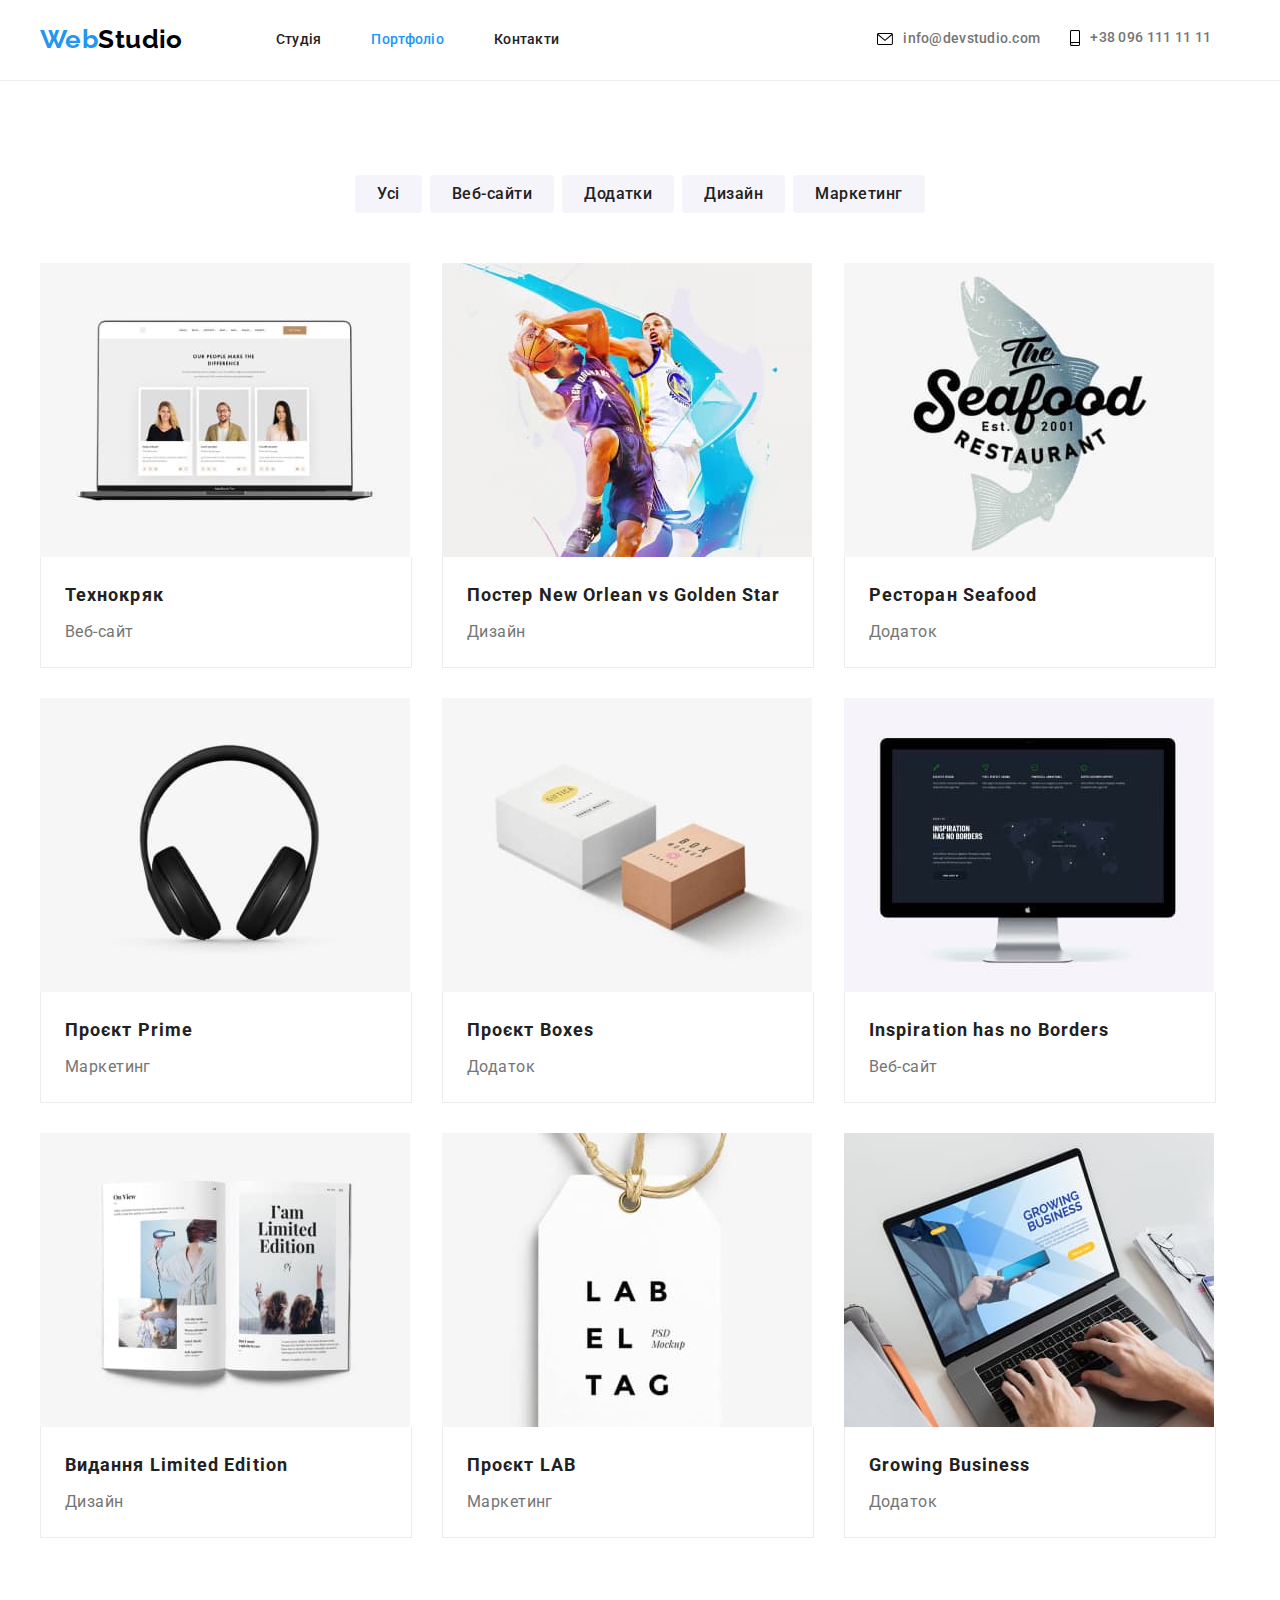
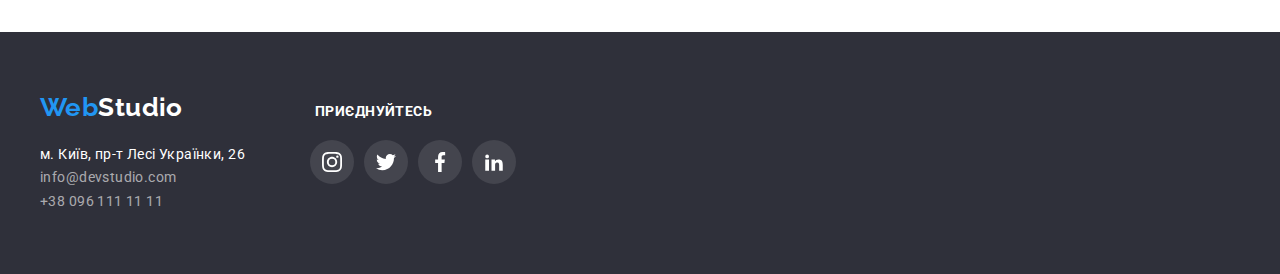
==== portfolio.html @ 52e394da "Initial commit" ====
<!DOCTYPE html>
<html lang="uk">
	<head>
		<meta charset="UTF-8" />
		<meta http-equiv="X-UA-Compatible" content="IE=edge" />
		<meta name="viewport" content="width=device-width, initial-scale=1.0" />
		<title>Document</title>
		<link rel="preconnect" href="https://fonts.googleapis.com" />
		<link rel="preconnect" href="https://fonts.gstatic.com" crossorigin />
		<link
			href="https://fonts.googleapis.com/css2?family=Raleway:wght@700&family=Roboto:wght@400;500;700;900&display=swap"
			rel="stylesheet"
		/>
		<link
			rel="stylesheet"
			href="https://cdnjs.cloudflare.com/ajax/libs/modern-normalize/1.1.0/modern-normalize.min.css"
			integrity="sha512-wpPYUAdjBVSE4KJnH1VR1HeZfpl1ub8YT/NKx4PuQ5NmX2tKuGu6U/JRp5y+Y8XG2tV+wKQpNHVUX03MfMFn9Q=="
			crossorigin="anonymous"
			referrerpolicy="no-referrer"
		/>
		<link rel="stylesheet" href="./css/styles.css" />
	</head>
	<body>
		<!-- Шапка сайта -->

		<header class="page-header">
			<div class="container header-wrap">
				<nav class="header-nav">
					<a href="./index.html" class="logo">
						<span class="logo-word">Web</span>Studio
					</a>
					<ul class="hader-nav-list">
						<li class="item-nav"><a class="link-nav" href="./index.html">Студія</a></li>
						<li class="item-nav"><a class="link-nav current" href="./portfolio.html">Портфоліо</a></li>
						<li class="item-nav"><a class="link-nav" href="#">Контакти</a></li>
					</ul>
				</nav>

				<ul class="contact">
					<li class="contact-item">
						<a class="contact-link" href="mailto:info@devstudio.com">
							<svg class="contact-icon" width="16" height="12">
								<use href="./images/symbol-defs.svg#icon-envelope"></use>
							</svg>
							info@devstudio.com
						</a>
					</li>
					<li class="contact-item">
						<a class="contact-link" href="tel:+380961111111">
							<svg class="contact-icon" width="10" height="16">
								<use href="./images/symbol-defs.svg#icon-smartphone"></use>
							</svg>
							+38 096 111 11 11
						</a>
					</li>
				</ul>
			</div>
		</header>

		<main>
			<!-- Портфоліо -->

			<section class="portfolio section">
				<div class="container">
					<h1 class="visually-hidden">Портфоліо</h1>

					<ul class="portfolio-button">
						<li><button class="button" type="button">Усі</button></li>
						<li><button class="button" type="button">Веб-сайти</button></li>
						<li><button class="button" type="button">Додатки</button></li>
						<li><button class="button" type="button">Дизайн</button></li>
						<li><button class="button" type="button">Маркетинг</button></li>
					</ul>

					<ul class="portfolio-picters">
						<li class="portfolio-item">
							<a href="" class="project-card-link link">
								<img src="./images//portfolio/img-1.jpg" alt="люди на екрані ноутбука " width="370" />
								<div class="title-name">
									<h2 class="project-title">Технокряк</h2>
									<p class="project-name">Веб-сайт</p>
								</div>
							</a>
						</li>
						<li class="portfolio-item">
							<a href="" class="project-card-link link">
								<img src="./images//portfolio/img-2.jpg" alt="два баскетболіста" width="370" />
								<div class="title-name">
									<h2 class="project-title" lang="en">Постер New Orlean vs Golden Star</h2>
									<p class="project-name">Дизайн</p>
								</div>
							</a>
						</li>
						<li class="portfolio-item">
							<a href="" class="project-card-link link">
								<img src="./images//portfolio/img-3.jpg" alt="логотип ресторану-риба" width="370" />
								<div class="title-name">
									<h2 class="project-title" lang="en">Ресторан Seafood</h2>
									<p class="project-name">Додаток</p>
								</div>
							</a>
						</li>
						<li class="portfolio-item">
							<a href="" class="project-card-link link">
								<img src="./images//portfolio/img-4.jpg" alt="навушники" width="370" />
								<div class="title-name">
									<h2 class="project-title" lang="en">Проєкт Prime</h2>
									<p class="project-name">Маркетинг</p>
								</div>
							</a>
						</li>
						<li class="portfolio-item">
							<a href="" class="project-card-link link">
								<img src="./images//portfolio/img-5.jpg" alt="дві паперові коробки" width="370" />
								<div class="title-name">
									<h2 class="project-title" lang="en">Проєкт Boxes</h2>
									<p class="project-name">Додаток</p>
								</div>
							</a>
						</li>
						<li class="portfolio-item">
							<a href="" class="project-card-link link">
								<img src="./images//portfolio/img-6.jpg" alt="монітор" width="370" />
								<div class="title-name">
									<h2 class="project-title" lang="en">Inspiration has no Borders</h2>
									<p class="project-name">Веб-сайт</p>
								</div>
							</a>
						</li>
						<li class="portfolio-item">
							<a href="" class="project-card-link link">
								<img src="./images//portfolio/img-7.jpg" alt="розгорнутий журнал" width="370" />
								<div class="title-name">
									<h2 class="project-title" lang="en">Видання Limited Edition</h2>
									<p class="project-name">Дизайн</p>
								</div>
							</a>
						</li>
						<li class="portfolio-item">
							<a href="" class="project-card-link link">
								<img src="./images//portfolio/img-8.jpg" alt="лейба" width="370" />
								<div class="title-name">
									<h2 class="project-title" lang="en">Проєкт LAB</h2>
									<p class="project-name">Маркетинг</p>
								</div>
							</a>
						</li>
						<li class="portfolio-item">
							<a href="" class="project-card-link link">
								<img src="./images//portfolio/img-9.jpg" alt="руки чоловіка на клавіатурі ноутбука" width="370" />
								<div class="title-name">
									<h2 class="project-title" lang="en">Growing Business</h2>
									<p class="project-name">Додаток</p>
								</div>
							</a>
						</li>
					</ul>
				</div>
			</section>
		</main>

		<!-- Підвал сайта-->

		<footer class="footer-background">
			<div class="container footer-flex">
				<div class="footer-nav">
					<a href="./index.html" class="footer-logo">
						<span class="logo-word">Web</span>Studio
					</a>
					<address class="footer-contact">
						<ul class="footer-list">
							<li class="footer-item">
								<a
									class="footer-map"
									href="https://goo.gl/maps/CPtrU1FHBa2aNyZL9"
									target="_blank"
									rel="noopener noreferrer nofollow"
								>
									м. Київ, пр-т Лесі Українки, 26
								</a>
							</li>
							<li class="footer-item">
								<a class="footer-contact-link" href="mailto:info@devstudio.com">info@devstudio.com</a>
							</li>
							<li class="footer-item"><a class="footer-contact-link" href="tel:+380961111111">+38 096 111 11 11</a></li>
						</ul>
					</address>
				</div>
				<div class="container-social-link">
					<h3 class="footer-title">Приєднуйтесь</h3>
					<ul class="footer-social">
						<li class="footer-social-item">
							<a href="" class="footer-social-link">
								<svg class="footer-social-icon">
									<use href="./images/symbol-defs.svg#icon-instagram-2"></use>
								</svg>
							</a>
						</li>
						<li class="footer-social-item">
							<a href="" class="footer-social-link">
								<svg class="footer-social-icon">
									<use href="./images/symbol-defs.svg#icon-twitter-1"></use>
								</svg>
							</a>
						</li>
						<li class="footer-social-item">
							<a href="" class="footer-social-link">
								<svg class="footer-social-icon">
									<use href="./images/symbol-defs.svg#icon-facebook-1"></use>
								</svg>
							</a>
						</li>
						<li class="footer-social-item">
							<a href="" class="footer-social-link">
								<svg class="footer-social-icon">
									<use href="./images/symbol-defs.svg#icon-linkedin2"></use>
								</svg>
							</a>
						</li>
					</ul>
				</div>
			</div>
		</footer>
	</body>
</html>
---- css/styles.css ----
:root {
	--primary-text-color: #212121;
	--secondary-text-color: #ffffff;
	--ouwer-text-color: #757575;
	--acent-color: #2196f3;
	--logo-color-text: #000000;
	--buttons-port-color: #f5f4fa;
	--footer-text-color: rgba(255, 255, 255, 0.6);
	--footer-bg-color: #2f303a;
	--background-section: #f5f4fa;
	--background-color: #ffffff;
	--header-wrap-color: #ececec;
	--icon-color: #afb1b8;
}

p,
h1,
h2,
h3,
h4,
h5,
h6 {
	margin: 0;
}
ul,
ol {
	list-style: none;
	margin: 0;
	padding-left: 0;
}

button {
	cursor: pointer;
	font-family: inherit;
	border: transparent;
}

address {
	font-style: normal;
}

img {
	display: block;
}

.list {
	list-style: none;
}

.link {
	text-decoration: none;
	font-style: normal;
}

a {
	text-decoration: none;
	font-style: normal;
}

body {
	background-color: var(--background-color);
	color: var(--primary-text-color);
	font-family: Roboto, sans-serif;
	letter-spacing: 0.03em;
	font-size: 14px;
	margin: 0;
}

.visually-hidden {
	position: absolute;
	white-space: nowrap;
	width: 1px;
	height: 1px;
	overflow: hidden;
	border: 0;
	padding: 0;
	clip: rect(0 0 0 0);
	clip-path: inset(50%);
	margin: -1px;
}

.container {
	width: 1200px;
	padding-left: 15px;
	padding-right: 15px;
	margin: 0 auto;
}

.section {
	padding-top: 94px;
	padding-bottom: 94px;
}

/* -----ХЕДЕР----- */

.page-header {
	padding-top: 24px;
	padding-bottom: 25px;
	border-bottom: 1px solid var(--header-wrap-color);
}

.header-wrap {
	display: flex;
	align-items: center;
}

.logo {
	color: var(--logo-color-text);
	font-family: "Raleway";
	font-weight: 700;
	font-size: 26px;
	line-height: 1.19;
	margin-right: 93px;
}

.logo-word {
	color: var(--acent-color);
}

.header-nav {
	display: flex;
	align-items: center;
}

.hader-nav-list {
	display: flex;
	align-items: center;
	gap: 50px;
}

.link-nav {
	color: var(--primary-text-color);
	font-weight: 500;
	line-height: 1.14;
	letter-spacing: 0.02em;
}

.current {
	color: var(--acent-color);
}

.link-nav:hover,
.link-nav:focus {
	color: var(--acent-color);
}

/* -----КОНТАКТИ----- */

.contact {
	display: flex;
	align-items: center;
}

.contact-item:first-child {
	margin-right: 30px;
	margin-left: 318px;
}
.contact-link {
	display: inline-flex;
	align-items: center;
	color: var(--ouwer-text-color);
	font-weight: 500;
	line-height: 1.14;
	letter-spacing: 0.02em;
}

.contact-link:hover,
.contact-link:focus {
	color: var(--acent-color);
}

.contact-icon {
	display: inline-flex;
	margin-right: 10px;
}

/* -----ГЕРОЙ----- */

.hero {
	background-color: var(--footer-bg-color);
	margin-top: 57px;
	padding-top: 200px;
	padding-bottom: 200px;
	margin: 0 auto;
	max-width: 1600px;
	background-image: linear-gradient(rgba(47, 48, 58, 0.4), rgba(47, 48, 58, 0.4)), url(../images/hw4/Img1.jpg);
}

.hero-title {
	color: var(--secondary-text-color);
	font-weight: 900;
	font-size: 44px;
	line-height: 1.36;
	letter-spacing: 0.06em;
	text-transform: uppercase;
	text-align: center;
	max-width: 696px;
	margin: 0 auto 30px;
}

.hero-button {
	display: block;
	color: var(--secondary-text-color);
	background-color: var(--acent-color);
	font-weight: 700;
	font-size: 16px;
	line-height: 1.87;
	letter-spacing: 0.06em;
	min-width: 216px;
	height: 50px;
	padding: 10px 32px;
	margin: 0 auto;
	border-radius: 4px;
}

/* -----ОСОБЛИВОСТІ----- */

.features {
	padding-bottom: 0;
}

.features-list {
	display: flex;
	gap: 30px;
}

.features-wrap {
	display: flex;
	width: 270px;
	height: 120px;
	background-color: var(--background-section);
	align-items: center;
	justify-content: center;
	border-radius: 4px;
	margin-bottom: 30px;
}

.features-title {
	color: var(--primary-text-color);
	font-size: 14px;
	line-height: 1.14px;
	letter-spacing: 0.03em;
	text-transform: uppercase;
}

.features-text {
	color: var(--ouwer-text-color);
	line-height: 1.71;
	margin-top: 10px;
}

/* -----ДІЯЛЬНІСТЬ----- */

.work-title {
	font-size: 36px;
	line-height: 1.16;
	text-align: center;
	letter-spacing: 0.03em;
	margin-bottom: 50px;
}

.work-list {
	display: flex;
	gap: 30px;
}

/* -----КОМАНДА----- */

.team {
	background-color: var(--background-section);
}

.team-item {
	background-color: var(--background-color);
	box-shadow: 0px 1px 3px rgba(0, 0, 0, 0.12), 0px 1px 1px rgba(0, 0, 0, 0.14), 0px 2px 1px rgba(0, 0, 0, 0.2);
	border-radius: 0px 0px 4px 4px;
}
.section-title {
	font-size: 36px;
	line-height: 1.16;
	text-align: center;
	letter-spacing: 0.03em;
	margin-bottom: 50px;
}

.team-list {
	display: flex;
	gap: 30px;
	text-align: center;
}

.team-name {
	font-weight: 500;
	font-size: 16px;
	line-height: 1.18;
	margin-top: 30px;
}

.team-work {
	color: var(--ouwer-text-color);
	font-size: 16px;
	line-height: 1.18;
	margin-top: 10px;
	margin-bottom: 16px;
}

.team-soc-list {
	display: flex;
	justify-content: center;
	padding-bottom: 30px;
	gap: 10px;
}

.team-soc-item {
	width: 44px;
	height: 44px;
}

.team-soc-link {
	width: 100%;
	height: 100%;
	border-radius: 50%;
	background-color: var(--background-color);
	display: flex;
	align-items: center;
	justify-content: center;
	fill: var(--icon-color);
}

.team-soc-link:hover {
	background-color: var(--acent-color);
	fill: var(--secondary-text-color);
}

/* -----ПОСТІЙНІ КЛІЄНТИ----- */

.clients-list {
	display: flex;
	gap: 30px;
}

.clients-item {
	width: calc((100% - 150px) / 6);
	height: 90px;
}

.clients-link {
	width: 100%;
	height: 100%;
	border: 1px solid var(--icon-color);
	border-radius: 4px;
	display: flex;
	align-items: center;
	justify-content: center;
	color: var(--icon-color);
}

.clients-icon {
	fill: currentColor;
}

.clients-link:hover {
	border-color: var(--acent-color);
	color: var(--acent-color);
}

/* -----ПОРТФОЛІО----- */

.portfolio-button {
	display: flex;
	justify-content: center;
	gap: 8px;
	margin-bottom: 50px;
}

.button {
	color: var(--primary-text-color);
	background-color: var(--buttons-port-color);
	font-weight: 500;
	font-size: 16px;
	line-height: 1.62;
	letter-spacing: 0.03em;
	padding: 6px 22px;
	border-radius: 4px;
}
.button:hover,
.button:focus {
	color: var(--background-color);
	background-color: var(--acent-color);
	cursor: pointer;
	box-shadow: 0px 3px 1px rgba(0, 0, 0, 0.1), 0px 1px 2px rgba(0, 0, 0, 0.08), 0px 2px 2px rgba(0, 0, 0, 0.12);
}

.button:active {
	color: var(--background-color);
	background-color: var(--acent-color);
}

.portfolio-item {
	display: block;
}

.portfolio-item:hover,
.portfolio-item:focus {
	box-shadow: 0px 1px 1px rgba(0, 0, 0, 0.12), 0px 4px 4px rgba(0, 0, 0, 0.06), 1px 4px 6px rgba(0, 0, 0, 0.16);
}

.portfolio-picters {
	display: flex;
	flex-wrap: wrap;
	gap: 30px;
}

.project-title {
	color: var(--primary-text-color);
	font-size: 18px;
	line-height: 2;
	letter-spacing: 0.06em;
	padding: 20px 24px 4px;
	min-width: 322px;
}

.title-name {
	border-left: 1px solid var(--header-wrap-color);
	border-right: 1px solid var(--header-wrap-color);
	border-bottom: 1px solid var(--header-wrap-color);
	width: 370px;
}
.project-name {
	color: var(--ouwer-text-color);
	font-size: 16px;
	line-height: 1.87;
	width: 322px;
	margin: 0 24px 20px;
}

/* -----ПІДВАЛ----- */

.footer-background {
	background-color: var(--footer-bg-color);
	padding-top: 60px;
	padding-bottom: 60px;
}

.footer-flex {
	display: flex;
	align-items: baseline;
}

.footer-nav {
	margin-right: 70px;
}

.footer-logo {
	color: var(--secondary-text-color);
	font-family: "Raleway";
	font-weight: 700;
	font-size: 26px;
	line-height: 1.19;
}

.footer-map {
	display: inline-block;
	color: var(--secondary-text-color);
	line-height: 1.71;
	margin-top: 20px;
}

.footer-contact-link {
	color: var(--footer-text-color);
	line-height: 1.71;
	margin-top: 9px;
}

.footer-item-tel {
	padding-bottom: 60px;
}

.footer-contact-link:hover,
.footer-contact-link:focus {
	color: var(--acent-color);
}

.container-social-link {
	display: inline-block;
}

.footer-title {
	margin-top: 0px;
	margin-bottom: 20px;
	color: var(--secondary-text-color);

	font-weight: 700;
	font-size: 14px;
	line-height: 1.14;
	text-transform: uppercase;
}
.footer-social {
	display: flex;
	justify-content: center;
	width: 206px;
	margin-left: auto;
	margin-right: auto;
	margin-bottom: 30px;
}
.footer-social-link {
	display: flex;
	justify-content: center;
	align-items: center;
	width: 44px;
	height: 44px;
	border-radius: 50%;
	cursor: pointer;
	fill: var(--secondary-text-color);
	background: #ffffff1a;
}
.footer-social-link:last-child {
	margin-right: 0px;
}
.footer-social-item {
	display: flex;
	width: 44px;
	height: 44px;
	border-radius: 50%;
	margin-right: 10px;
}
.footer-social-icon {
	align-items: center;
	width: 20px;
	height: 20px;
}
.footer-social-link:hover,
.footer-social-link:focus {
	background-color: var(--acent-color);
	fill: var(--secondary-text-color);
}
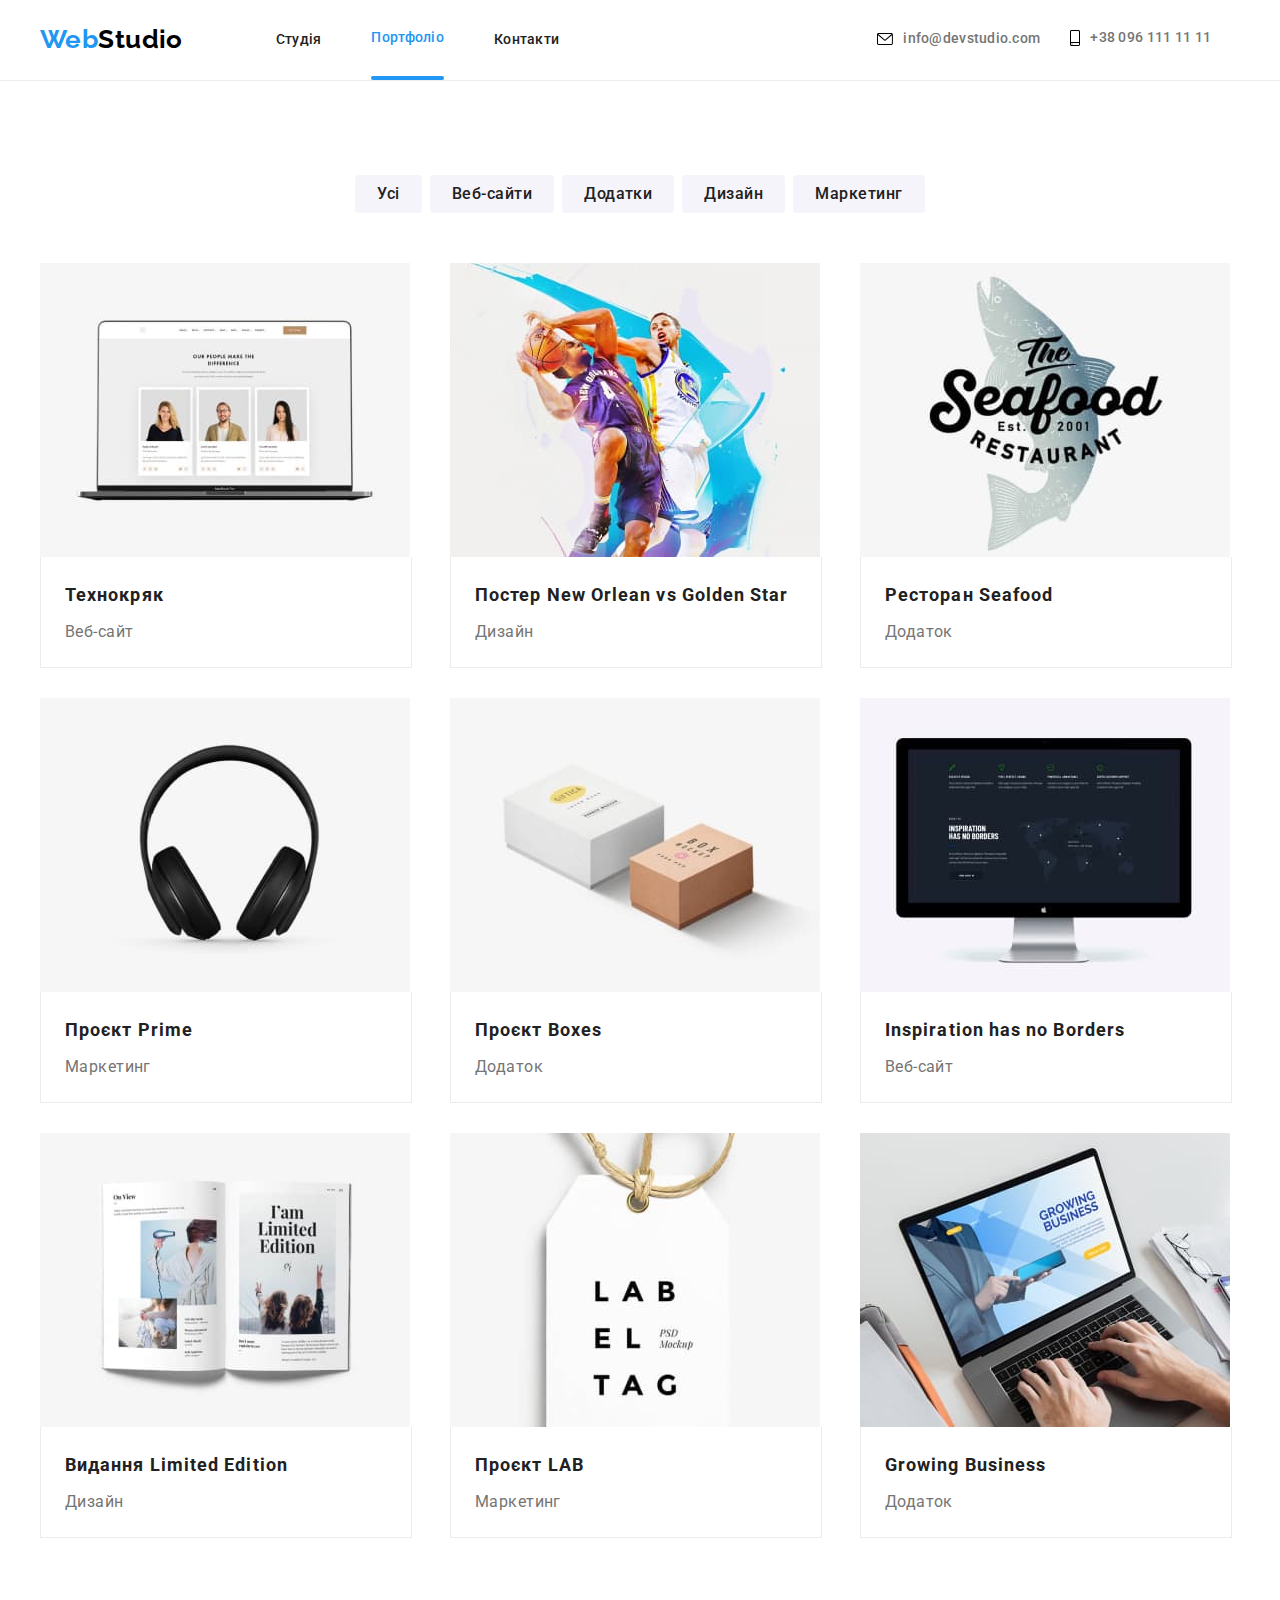
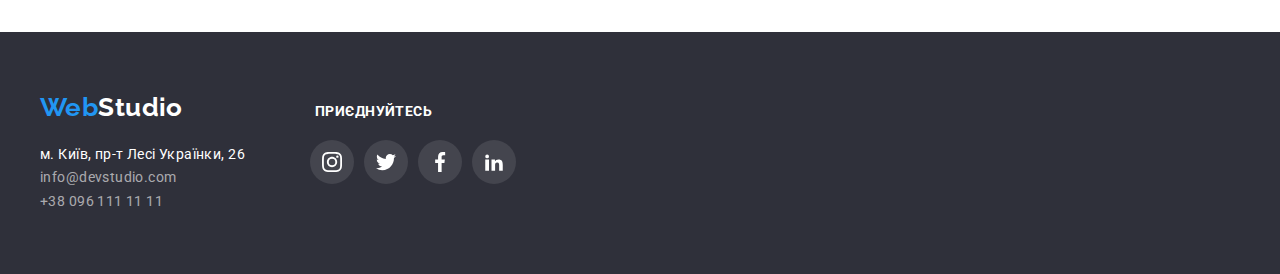
==== commit a61793fd: "Додає дз-5" ====
--- a/portfolio.html
+++ b/portfolio.html
@@ -75,7 +75,13 @@
 					<ul class="portfolio-picters">
 						<li class="portfolio-item">
 							<a href="" class="project-card-link link">
-								<img src="./images//portfolio/img-1.jpg" alt="люди на екрані ноутбука " width="370" />
+								<div class="portfolio-wrap">
+									<img src="./images//portfolio/img-1.jpg" alt="люди на екрані ноутбука " width="370" />
+									<p class="portfolio-top-text">
+										Ресурс пропонує комплексні пропозиції з різним рівнем функціоналу та сервісів. Все це дозволить
+										відвідувачу отримати вичерпні відомості про компанію чи приватну особу.
+									</p>
+								</div>
 								<div class="title-name">
 									<h2 class="project-title">Технокряк</h2>
 									<p class="project-name">Веб-сайт</p>
@@ -84,7 +90,13 @@
 						</li>
 						<li class="portfolio-item">
 							<a href="" class="project-card-link link">
-								<img src="./images//portfolio/img-2.jpg" alt="два баскетболіста" width="370" />
+								<div class="portfolio-wrap">
+									<img src="./images//portfolio/img-2.jpg" alt="два баскетболіста" width="370" />
+									<p class="portfolio-top-text">
+										Ресурс пропонує комплексні пропозиції з різним рівнем функціоналу та сервісів. Все це дозволить
+										відвідувачу отримати вичерпні відомості про компанію чи приватну особу.
+									</p>
+								</div>
 								<div class="title-name">
 									<h2 class="project-title" lang="en">Постер New Orlean vs Golden Star</h2>
 									<p class="project-name">Дизайн</p>
@@ -93,7 +105,13 @@
 						</li>
 						<li class="portfolio-item">
 							<a href="" class="project-card-link link">
-								<img src="./images//portfolio/img-3.jpg" alt="логотип ресторану-риба" width="370" />
+								<div class="portfolio-wrap">
+									<img src="./images//portfolio/img-3.jpg" alt="логотип ресторану-риба" width="370" />
+									<p class="portfolio-top-text">
+										Ресурс пропонує комплексні пропозиції з різним рівнем функціоналу та сервісів. Все це дозволить
+										відвідувачу отримати вичерпні відомості про компанію чи приватну особу.
+									</p>
+								</div>
 								<div class="title-name">
 									<h2 class="project-title" lang="en">Ресторан Seafood</h2>
 									<p class="project-name">Додаток</p>
@@ -102,7 +120,13 @@
 						</li>
 						<li class="portfolio-item">
 							<a href="" class="project-card-link link">
-								<img src="./images//portfolio/img-4.jpg" alt="навушники" width="370" />
+								<div class="portfolio-wrap">
+									<img src="./images//portfolio/img-4.jpg" alt="навушники" width="370" />
+									<p class="portfolio-top-text">
+										Ресурс пропонує комплексні пропозиції з різним рівнем функціоналу та сервісів. Все це дозволить
+										відвідувачу отримати вичерпні відомості про компанію чи приватну особу.
+									</p>
+								</div>
 								<div class="title-name">
 									<h2 class="project-title" lang="en">Проєкт Prime</h2>
 									<p class="project-name">Маркетинг</p>
@@ -111,7 +135,13 @@
 						</li>
 						<li class="portfolio-item">
 							<a href="" class="project-card-link link">
-								<img src="./images//portfolio/img-5.jpg" alt="дві паперові коробки" width="370" />
+								<div class="portfolio-wrap">
+									<img src="./images//portfolio/img-5.jpg" alt="дві паперові коробки" width="370" />
+									<p class="portfolio-top-text">
+										Ресурс пропонує комплексні пропозиції з різним рівнем функціоналу та сервісів. Все це дозволить
+										відвідувачу отримати вичерпні відомості про компанію чи приватну особу.
+									</p>
+								</div>
 								<div class="title-name">
 									<h2 class="project-title" lang="en">Проєкт Boxes</h2>
 									<p class="project-name">Додаток</p>
@@ -120,7 +150,13 @@
 						</li>
 						<li class="portfolio-item">
 							<a href="" class="project-card-link link">
-								<img src="./images//portfolio/img-6.jpg" alt="монітор" width="370" />
+								<div class="portfolio-wrap">
+									<img src="./images//portfolio/img-6.jpg" alt="монітор" width="370" />
+									<p class="portfolio-top-text">
+										Ресурс пропонує комплексні пропозиції з різним рівнем функціоналу та сервісів. Все це дозволить
+										відвідувачу отримати вичерпні відомості про компанію чи приватну особу.
+									</p>
+								</div>
 								<div class="title-name">
 									<h2 class="project-title" lang="en">Inspiration has no Borders</h2>
 									<p class="project-name">Веб-сайт</p>
@@ -129,7 +165,13 @@
 						</li>
 						<li class="portfolio-item">
 							<a href="" class="project-card-link link">
-								<img src="./images//portfolio/img-7.jpg" alt="розгорнутий журнал" width="370" />
+								<div class="portfolio-wrap">
+									<img src="./images//portfolio/img-7.jpg" alt="розгорнутий журнал" width="370" />
+									<p class="portfolio-top-text">
+										Ресурс пропонує комплексні пропозиції з різним рівнем функціоналу та сервісів. Все це дозволить
+										відвідувачу отримати вичерпні відомості про компанію чи приватну особу.
+									</p>
+								</div>
 								<div class="title-name">
 									<h2 class="project-title" lang="en">Видання Limited Edition</h2>
 									<p class="project-name">Дизайн</p>
@@ -138,7 +180,13 @@
 						</li>
 						<li class="portfolio-item">
 							<a href="" class="project-card-link link">
-								<img src="./images//portfolio/img-8.jpg" alt="лейба" width="370" />
+								<div class="portfolio-wrap">
+									<img src="./images//portfolio/img-8.jpg" alt="лейба" width="370" />
+									<p class="portfolio-top-text">
+										Ресурс пропонує комплексні пропозиції з різним рівнем функціоналу та сервісів. Все це дозволить
+										відвідувачу отримати вичерпні відомості про компанію чи приватну особу.
+									</p>
+								</div>
 								<div class="title-name">
 									<h2 class="project-title" lang="en">Проєкт LAB</h2>
 									<p class="project-name">Маркетинг</p>
@@ -147,7 +195,13 @@
 						</li>
 						<li class="portfolio-item">
 							<a href="" class="project-card-link link">
-								<img src="./images//portfolio/img-9.jpg" alt="руки чоловіка на клавіатурі ноутбука" width="370" />
+								<div class="portfolio-wrap">
+									<img src="./images//portfolio/img-9.jpg" alt="руки чоловіка на клавіатурі ноутбука" width="370" />
+									<p class="portfolio-top-text">
+										Ресурс пропонує комплексні пропозиції з різним рівнем функціоналу та сервісів. Все це дозволить
+										відвідувачу отримати вичерпні відомості про компанію чи приватну особу.
+									</p>
+								</div>
 								<div class="title-name">
 									<h2 class="project-title" lang="en">Growing Business</h2>
 									<p class="project-name">Додаток</p>
--- a/css/styles.css
+++ b/css/styles.css
@@ -22,6 +22,7 @@
 h6 {
 	margin: 0;
 }
+
 ul,
 ol {
 	list-style: none;
@@ -133,15 +134,31 @@
 	font-weight: 500;
 	line-height: 1.14;
 	letter-spacing: 0.02em;
-}
-
-.current {
-	color: var(--acent-color);
+	transition: color 250ms cubic-bezier(0.4, 0, 0.2, 1);
+}
+
+.item-nav {
+	position: relative;
 }
 
 .link-nav:hover,
 .link-nav:focus {
 	color: var(--acent-color);
+}
+
+.link-nav.current {
+	color: var(--acent-color);
+}
+
+.current::after {
+	position: relative;
+	content: "";
+	display: block;
+	bottom: -30px;
+	left: 0;
+	height: 4px;
+	border-radius: 2px;
+	background-color: var(--acent-color);
 }
 
 /* -----КОНТАКТИ----- */
@@ -162,11 +179,13 @@
 	font-weight: 500;
 	line-height: 1.14;
 	letter-spacing: 0.02em;
+	transition: color 250ms cubic-bezier(0.4, 0, 0.2, 1), fill 250ms cubic-bezier(0.4, 0, 0.2, 1);
 }
 
 .contact-link:hover,
 .contact-link:focus {
 	color: var(--acent-color);
+	fill: var(--acent-color);
 }
 
 .contact-icon {
@@ -275,6 +294,7 @@
 	box-shadow: 0px 1px 3px rgba(0, 0, 0, 0.12), 0px 1px 1px rgba(0, 0, 0, 0.14), 0px 2px 1px rgba(0, 0, 0, 0.2);
 	border-radius: 0px 0px 4px 4px;
 }
+
 .section-title {
 	font-size: 36px;
 	line-height: 1.16;
@@ -325,6 +345,7 @@
 	align-items: center;
 	justify-content: center;
 	fill: var(--icon-color);
+	transition: fill 250ms cubic-bezier(0.4, 0, 0.2, 1), background-color 250ms cubic-bezier(0.4, 0, 0.2, 1);
 }
 
 .team-soc-link:hover {
@@ -353,6 +374,7 @@
 	align-items: center;
 	justify-content: center;
 	color: var(--icon-color);
+	transition: fill 250ms cubic-bezier(0.4, 0, 0.2, 1), border 250ms cubic-bezier(0.4, 0, 0.2, 1);
 }
 
 .clients-icon {
@@ -382,7 +404,11 @@
 	letter-spacing: 0.03em;
 	padding: 6px 22px;
 	border-radius: 4px;
-}
+
+	transition: color 250ms cubic-bezier(0.4, 0, 0.2, 1), background-color 250ms cubic-bezier(0.4, 0, 0.2, 1),
+		box-shadow 250ms cubic-bezier(0.4, 0, 0.2, 1);
+}
+
 .button:hover,
 .button:focus {
 	color: var(--background-color);
@@ -405,10 +431,44 @@
 	box-shadow: 0px 1px 1px rgba(0, 0, 0, 0.12), 0px 4px 4px rgba(0, 0, 0, 0.06), 1px 4px 6px rgba(0, 0, 0, 0.16);
 }
 
+.portfolio-item {
+	width: calc((100% - 60px) / 3);
+}
+
+.portfolio-item:hover .portfolio-top-text {
+	transform: translateY(0);
+}
+
+.portfolio-wrap {
+	position: relative;
+	overflow: hidden;
+}
+
 .portfolio-picters {
 	display: flex;
 	flex-wrap: wrap;
 	gap: 30px;
+}
+
+.project-card-link {
+	transition: box-shadow 250ms cubic-bezier(0.4, 0, 0.2, 1);
+}
+
+.portfolio-top-text {
+	position: absolute;
+	top: 0;
+	height: 100%;
+	font-family: "Roboto";
+	color: var(--secondary-text-color);
+	font-weight: 400;
+	font-size: 18px;
+	line-height: 1.5;
+	letter-spacing: 0.03em;
+	padding: 40px;
+	background-color: rgba(33, 150, 243, 0.9);
+	transform: translateY(100%);
+	transition: transform 200ms linear;
+	overflow: auto;
 }
 
 .project-title {
@@ -426,6 +486,7 @@
 	border-bottom: 1px solid var(--header-wrap-color);
 	width: 370px;
 }
+
 .project-name {
 	color: var(--ouwer-text-color);
 	font-size: 16px;
@@ -489,7 +550,6 @@
 	margin-top: 0px;
 	margin-bottom: 20px;
 	color: var(--secondary-text-color);
-
 	font-weight: 700;
 	font-size: 14px;
 	line-height: 1.14;
@@ -503,6 +563,7 @@
 	margin-right: auto;
 	margin-bottom: 30px;
 }
+
 .footer-social-link {
 	display: flex;
 	justify-content: center;
@@ -513,10 +574,13 @@
 	cursor: pointer;
 	fill: var(--secondary-text-color);
 	background: #ffffff1a;
-}
+	transition: fill 250ms cubic-bezier(0.4, 0, 0.2, 1), background-color 250ms cubic-bezier(0.4, 0, 0.2, 1);
+}
+
 .footer-social-link:last-child {
 	margin-right: 0px;
 }
+
 .footer-social-item {
 	display: flex;
 	width: 44px;
@@ -524,13 +588,77 @@
 	border-radius: 50%;
 	margin-right: 10px;
 }
+
 .footer-social-icon {
 	align-items: center;
 	width: 20px;
 	height: 20px;
 }
+
 .footer-social-link:hover,
 .footer-social-link:focus {
 	background-color: var(--acent-color);
 	fill: var(--secondary-text-color);
 }
+
+.backdrop {
+	position: fixed;
+	top: 0;
+	width: 100%;
+	height: 100%;
+	background-color: rgba(85, 85, 85, 0.454);
+	z-index: 10;
+	backdrop-filter: blur(5px);
+
+	transition-duration: 250ms;
+	transition-property: visibility, opacity;
+	transition-timing-function: cubic-bezier(0.4, 0, 0.2, 1);
+}
+
+.modal {
+	width: 528px;
+	min-height: 581px;
+	background-color: #ffffff;
+	border-radius: 4px;
+	position: absolute;
+	top: 50%;
+	left: 50%;
+	transform: translate(-50%, -50%) scaleY(1);
+	transition: transform 200ms linear, border-radius 200ms linear;
+}
+
+.backdrop.is-hidden .modal {
+	transform: translate(-50%, -50%) scaleY(0);
+	border-radius: 50%;
+}
+
+.modal-close {
+	position: absolute;
+	top: 10px;
+	right: 10px;
+	width: 30px;
+	height: 30px;
+	border-radius: 50%;
+	background-color: transparent;
+	border: 1px solid #999999;
+	display: flex;
+	align-items: center;
+	justify-content: center;
+}
+
+.is-hidden {
+	visibility: hidden;
+	opacity: 0;
+	pointer-events: none;
+}
+
+.close-icon {
+	transition-duration: 250ms;
+	transition-property: fill;
+	transition-timing-function: cubic-bezier(0.4, 0, 0.2, 1);
+}
+
+.modal-close-btn:hover .close-icon,
+.modal-close-btn:focus .close-icon {
+	fill: var(--acent-color);
+}
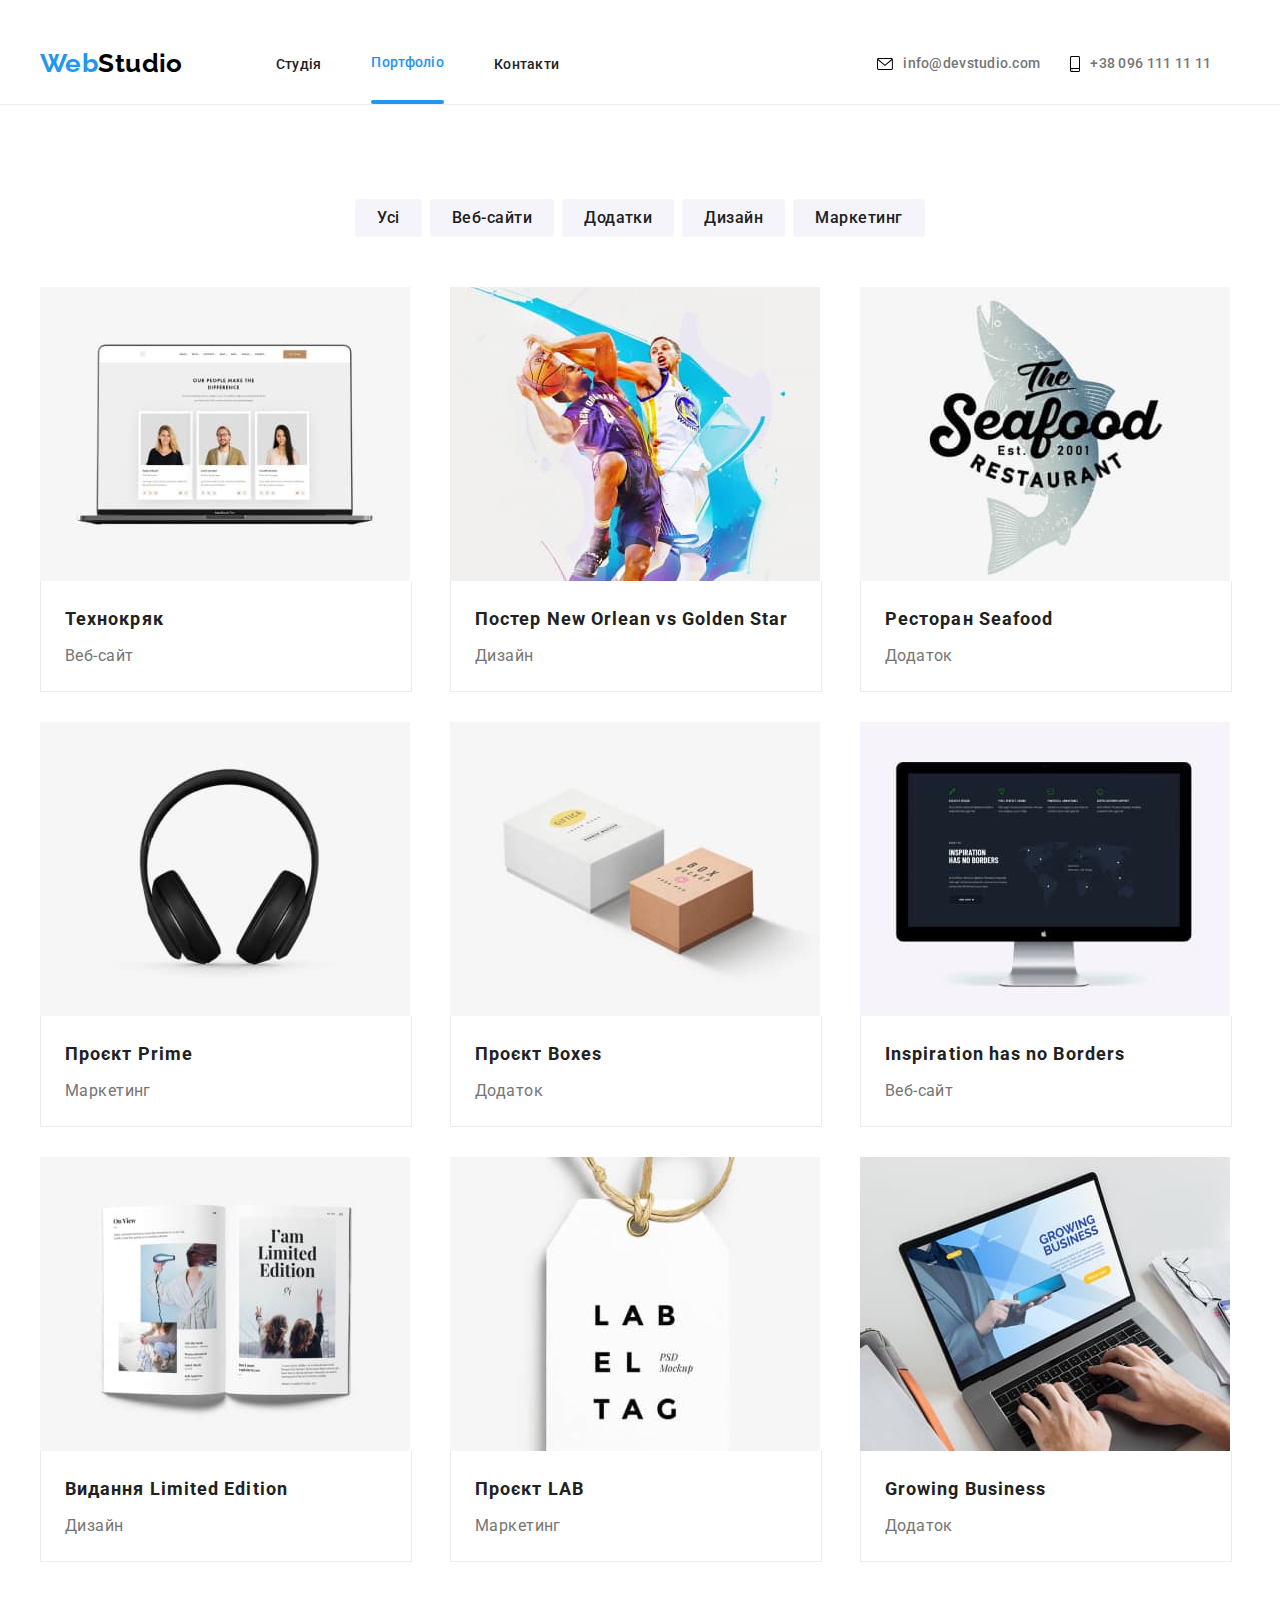
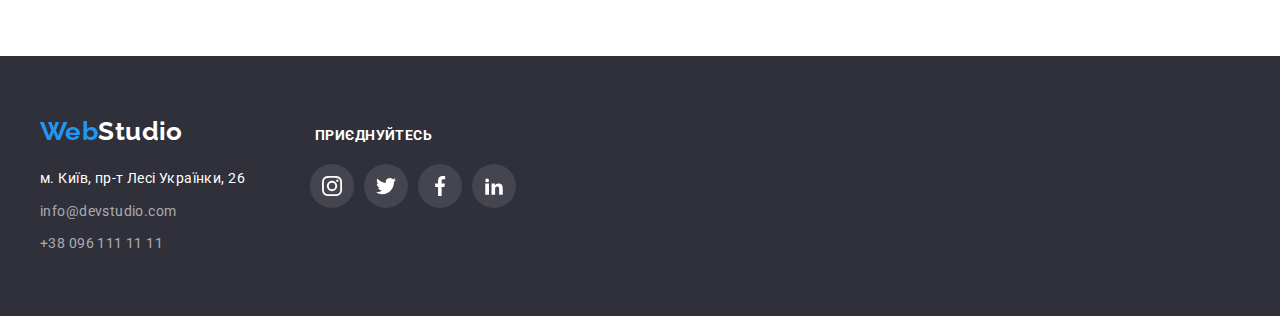
==== commit ff7fd80d: "додає виправлення" ====
--- a/portfolio.html
+++ b/portfolio.html
@@ -223,7 +223,7 @@
 					</a>
 					<address class="footer-contact">
 						<ul class="footer-list">
-							<li class="footer-item">
+							<li class="footer-item-map">
 								<a
 									class="footer-map"
 									href="https://goo.gl/maps/CPtrU1FHBa2aNyZL9"
@@ -233,10 +233,12 @@
 									м. Київ, пр-т Лесі Українки, 26
 								</a>
 							</li>
-							<li class="footer-item">
+							<li class="footer-item-mail">
 								<a class="footer-contact-link" href="mailto:info@devstudio.com">info@devstudio.com</a>
 							</li>
-							<li class="footer-item"><a class="footer-contact-link" href="tel:+380961111111">+38 096 111 11 11</a></li>
+							<li class="footer-item-tel">
+								<a class="footer-contact-link" href="tel:+380961111111">+38 096 111 11 11</a>
+							</li>
 						</ul>
 					</address>
 				</div>
--- a/css/styles.css
+++ b/css/styles.css
@@ -96,7 +96,7 @@
 
 .page-header {
 	padding-top: 24px;
-	padding-bottom: 25px;
+	/* padding-bottom: 25px; */
 	border-bottom: 1px solid var(--header-wrap-color);
 }
 
@@ -112,6 +112,8 @@
 	font-size: 26px;
 	line-height: 1.19;
 	margin-right: 93px;
+	padding-top: 24px;
+	padding-bottom: 25px;
 }
 
 .logo-word {
@@ -133,6 +135,8 @@
 	color: var(--primary-text-color);
 	font-weight: 500;
 	line-height: 1.14;
+	padding-bottom: 32px;
+	padding-top: 32px;
 	letter-spacing: 0.02em;
 	transition: color 250ms cubic-bezier(0.4, 0, 0.2, 1);
 }
@@ -179,6 +183,8 @@
 	font-weight: 500;
 	line-height: 1.14;
 	letter-spacing: 0.02em;
+	padding-top: 32px;
+	padding-bottom: 32px;
 	transition: color 250ms cubic-bezier(0.4, 0, 0.2, 1), fill 250ms cubic-bezier(0.4, 0, 0.2, 1);
 }
 
@@ -277,6 +283,27 @@
 	letter-spacing: 0.03em;
 	margin-bottom: 50px;
 }
+.work-item {
+	position: relative;
+}
+.work-content {
+	position: absolute;
+	bottom: 0;
+	left: 0;
+	width: 100%;
+
+	background: rgba(47, 48, 58, 0.8);
+	color: var(--background-color);
+	padding: 27px 0;
+
+	font-family: "Roboto";
+	font-weight: 700;
+	font-size: 14px;
+	line-height: 1.14;
+	text-align: center;
+	letter-spacing: 0.03em;
+	text-transform: uppercase;
+}
 
 .work-list {
 	display: flex;
@@ -422,12 +449,13 @@
 	background-color: var(--acent-color);
 }
 
-.portfolio-item {
+.project-card-link {
 	display: block;
-}
-
-.portfolio-item:hover,
-.portfolio-item:focus {
+	transition: box-shadow 250ms cubic-bezier(0.4, 0, 0.2, 1);
+}
+
+.project-card-link:hover,
+.project-card-link:focus {
 	box-shadow: 0px 1px 1px rgba(0, 0, 0, 0.12), 0px 4px 4px rgba(0, 0, 0, 0.06), 1px 4px 6px rgba(0, 0, 0, 0.16);
 }
 
@@ -435,7 +463,8 @@
 	width: calc((100% - 60px) / 3);
 }
 
-.portfolio-item:hover .portfolio-top-text {
+.project-card-link:hover .portfolio-top-text,
+.project-card-link:focus .portfolio-top-text {
 	transform: translateY(0);
 }
 
@@ -448,10 +477,6 @@
 	display: flex;
 	flex-wrap: wrap;
 	gap: 30px;
-}
-
-.project-card-link {
-	transition: box-shadow 250ms cubic-bezier(0.4, 0, 0.2, 1);
 }
 
 .portfolio-top-text {
@@ -499,8 +524,6 @@
 
 .footer-background {
 	background-color: var(--footer-bg-color);
-	padding-top: 60px;
-	padding-bottom: 60px;
 }
 
 .footer-flex {
@@ -510,6 +533,7 @@
 
 .footer-nav {
 	margin-right: 70px;
+	padding-top: 60px;
 }
 
 .footer-logo {
@@ -520,17 +544,24 @@
 	line-height: 1.19;
 }
 
+.footer-item-map {
+	margin-top: 20px;
+	padding-bottom: 9px;
+}
+
+.footer-item-mail {
+	margin-bottom: 9px;
+}
+
 .footer-map {
 	display: inline-block;
 	color: var(--secondary-text-color);
 	line-height: 1.71;
-	margin-top: 20px;
 }
 
 .footer-contact-link {
 	color: var(--footer-text-color);
 	line-height: 1.71;
-	margin-top: 9px;
 }
 
 .footer-item-tel {
